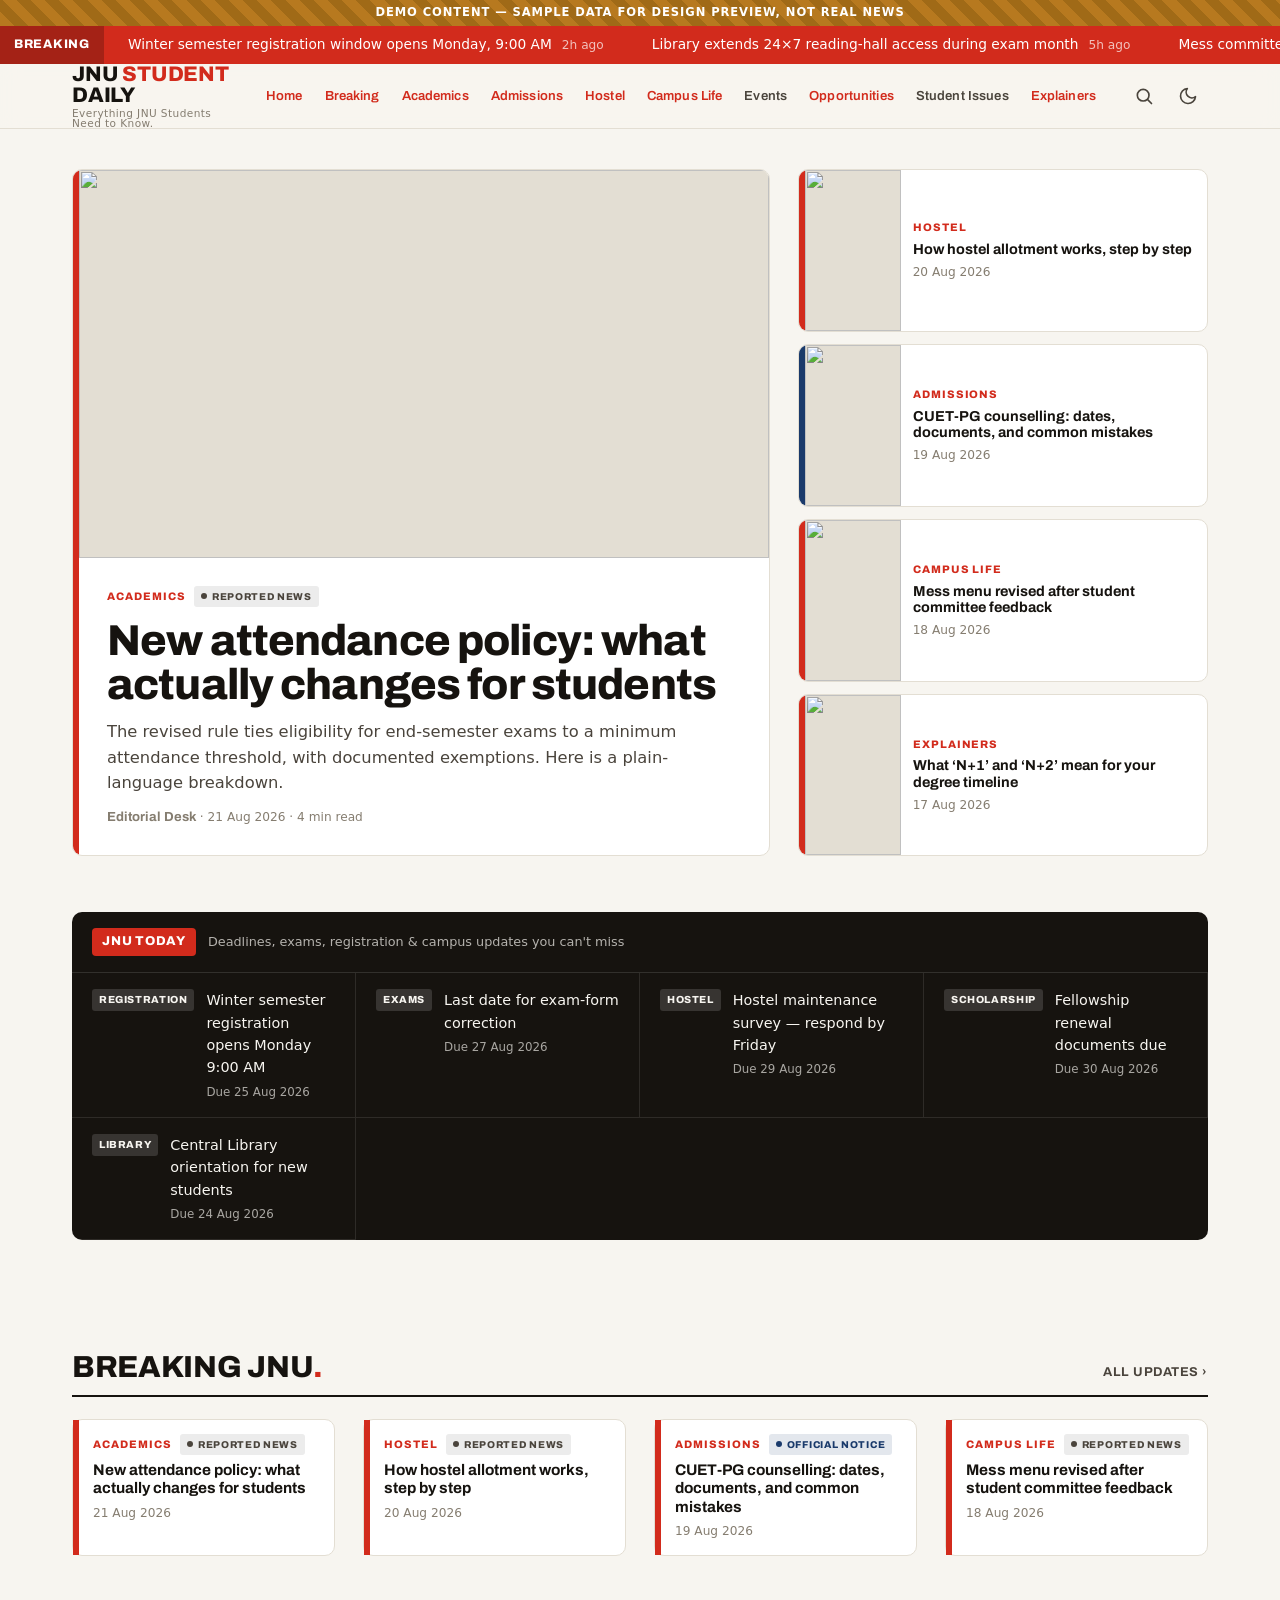
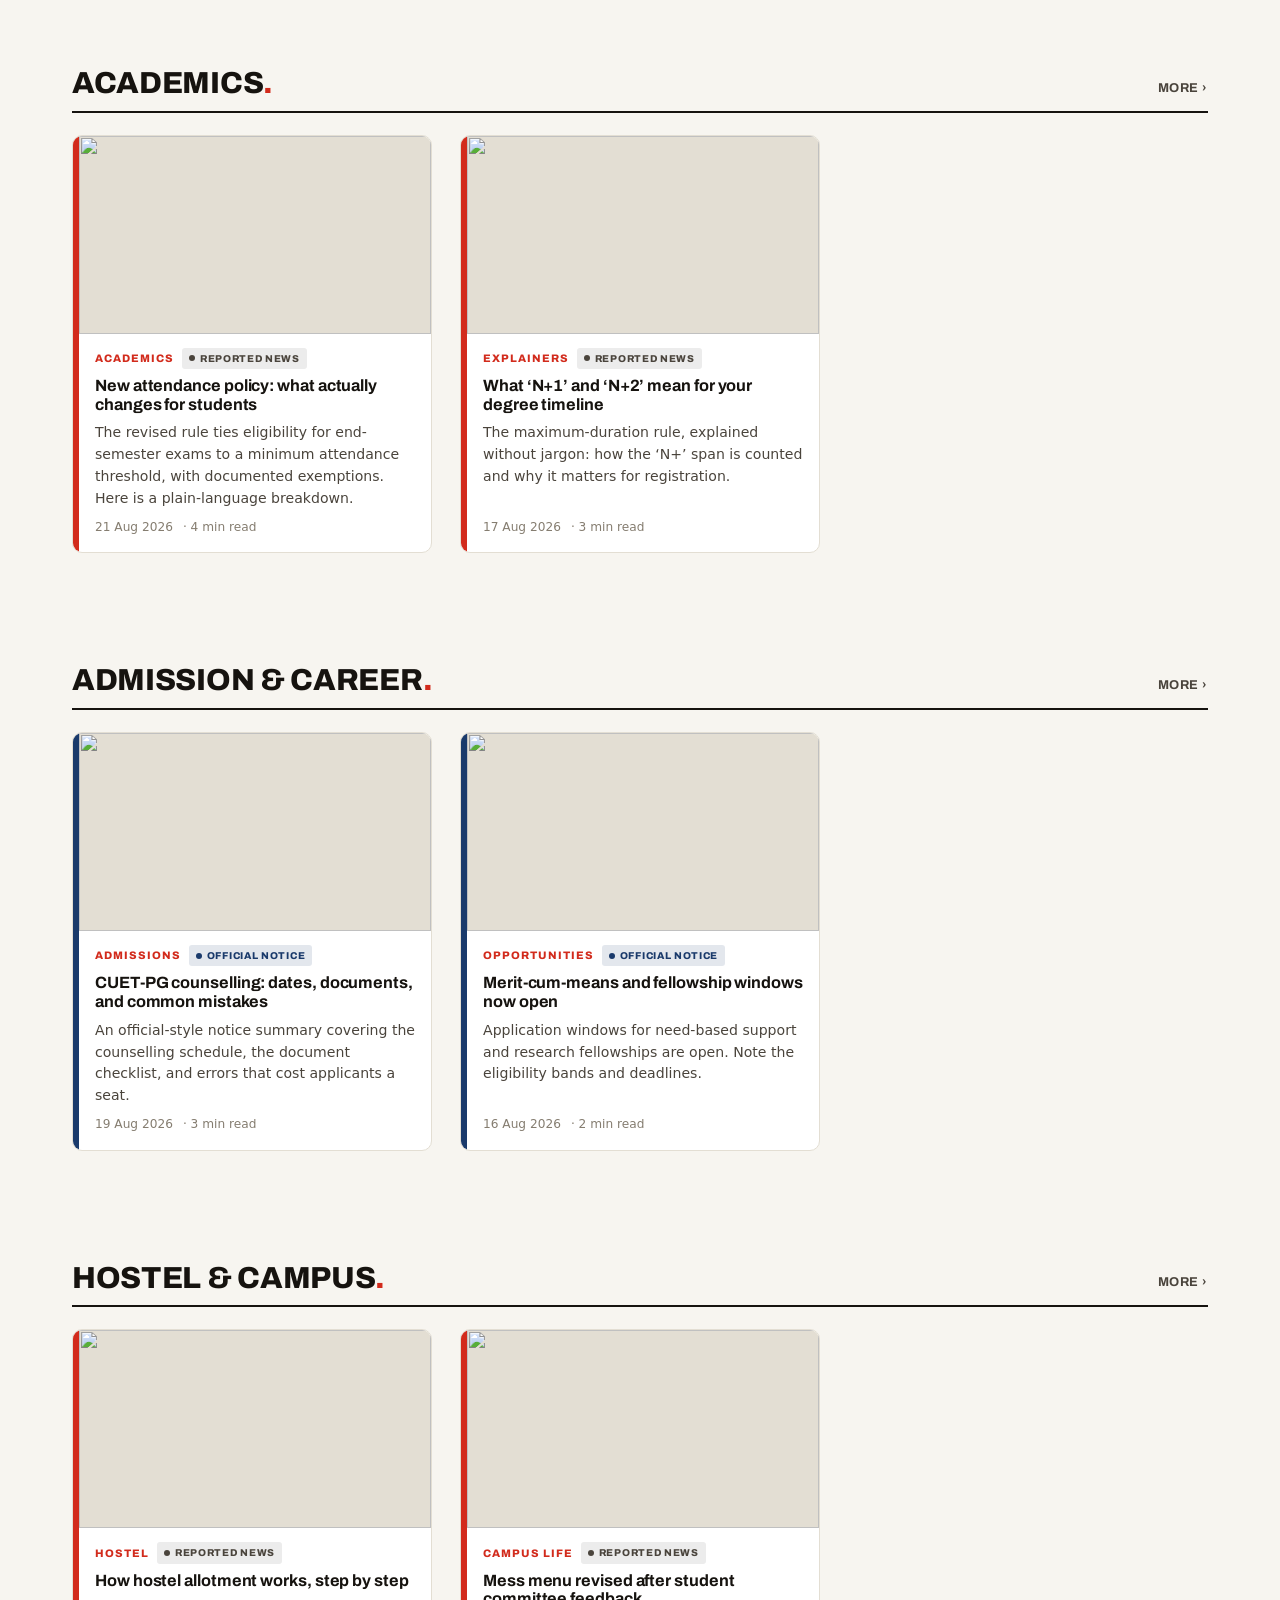
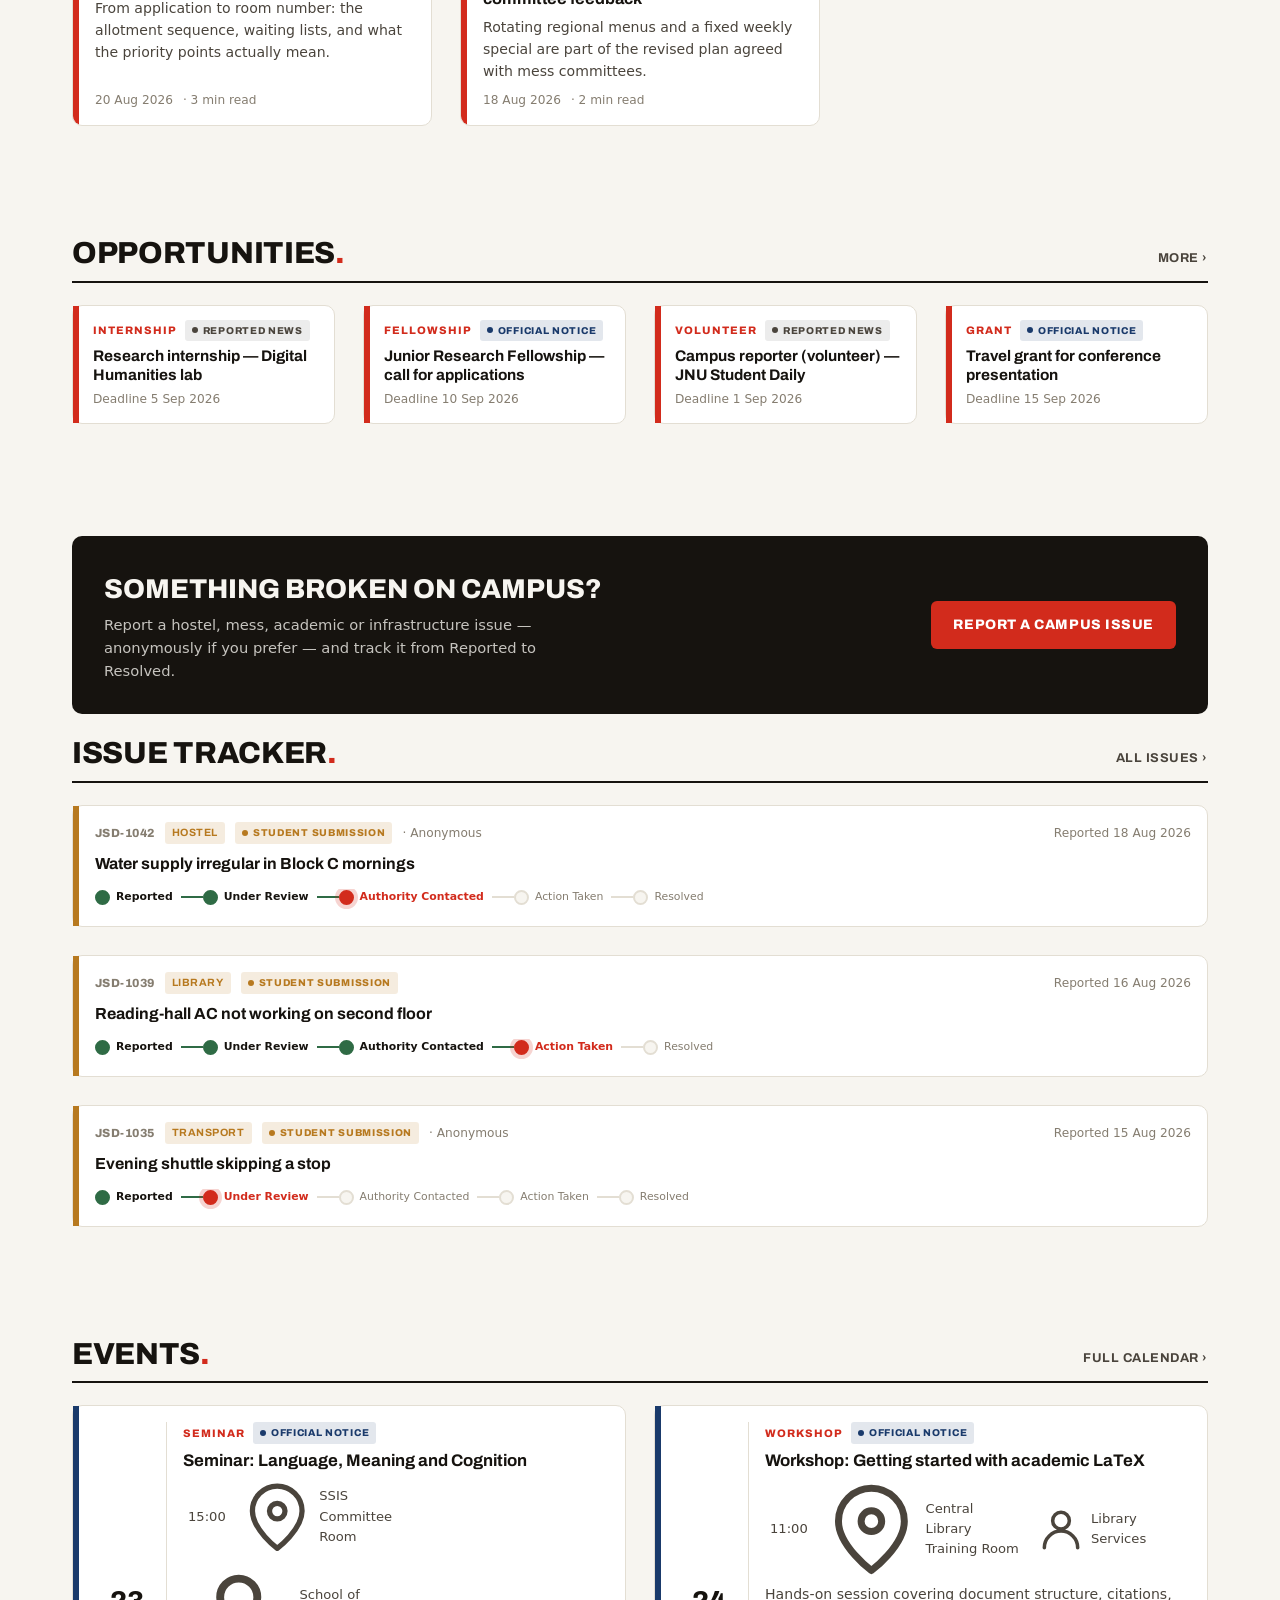
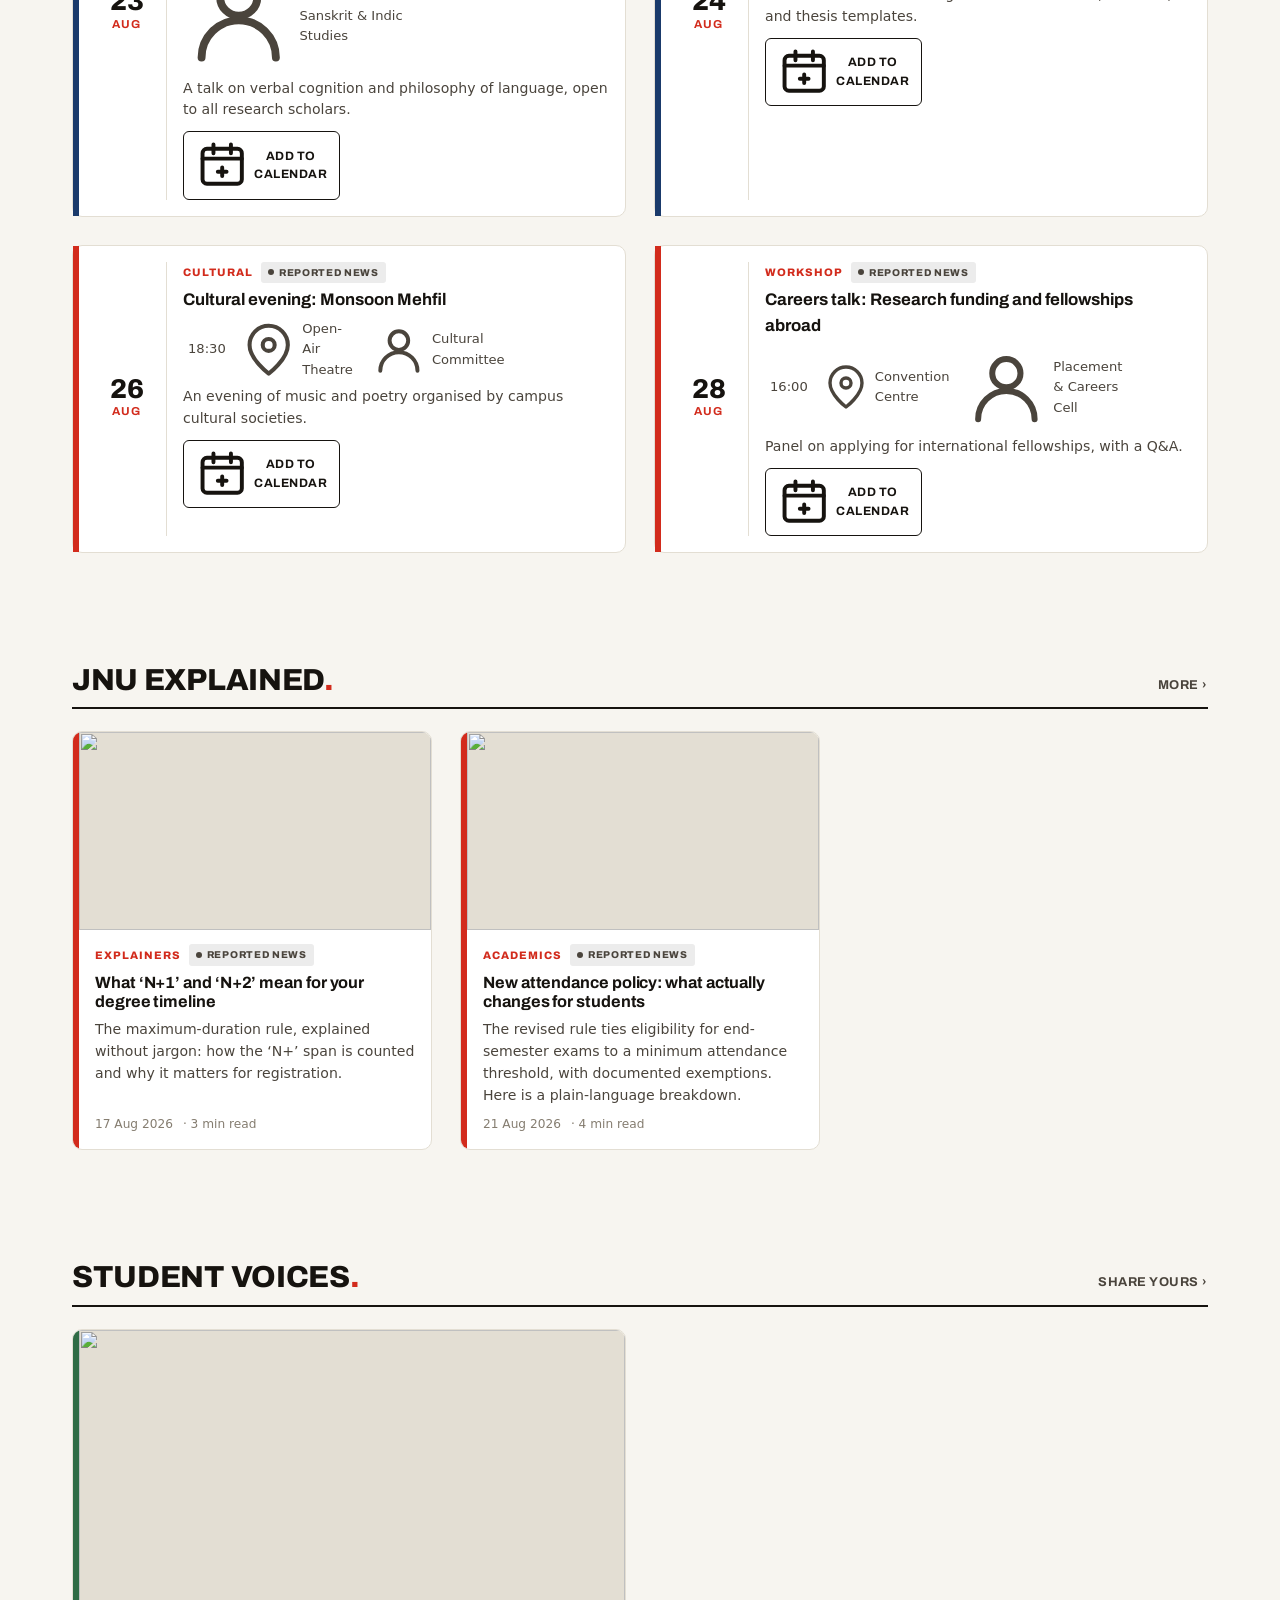
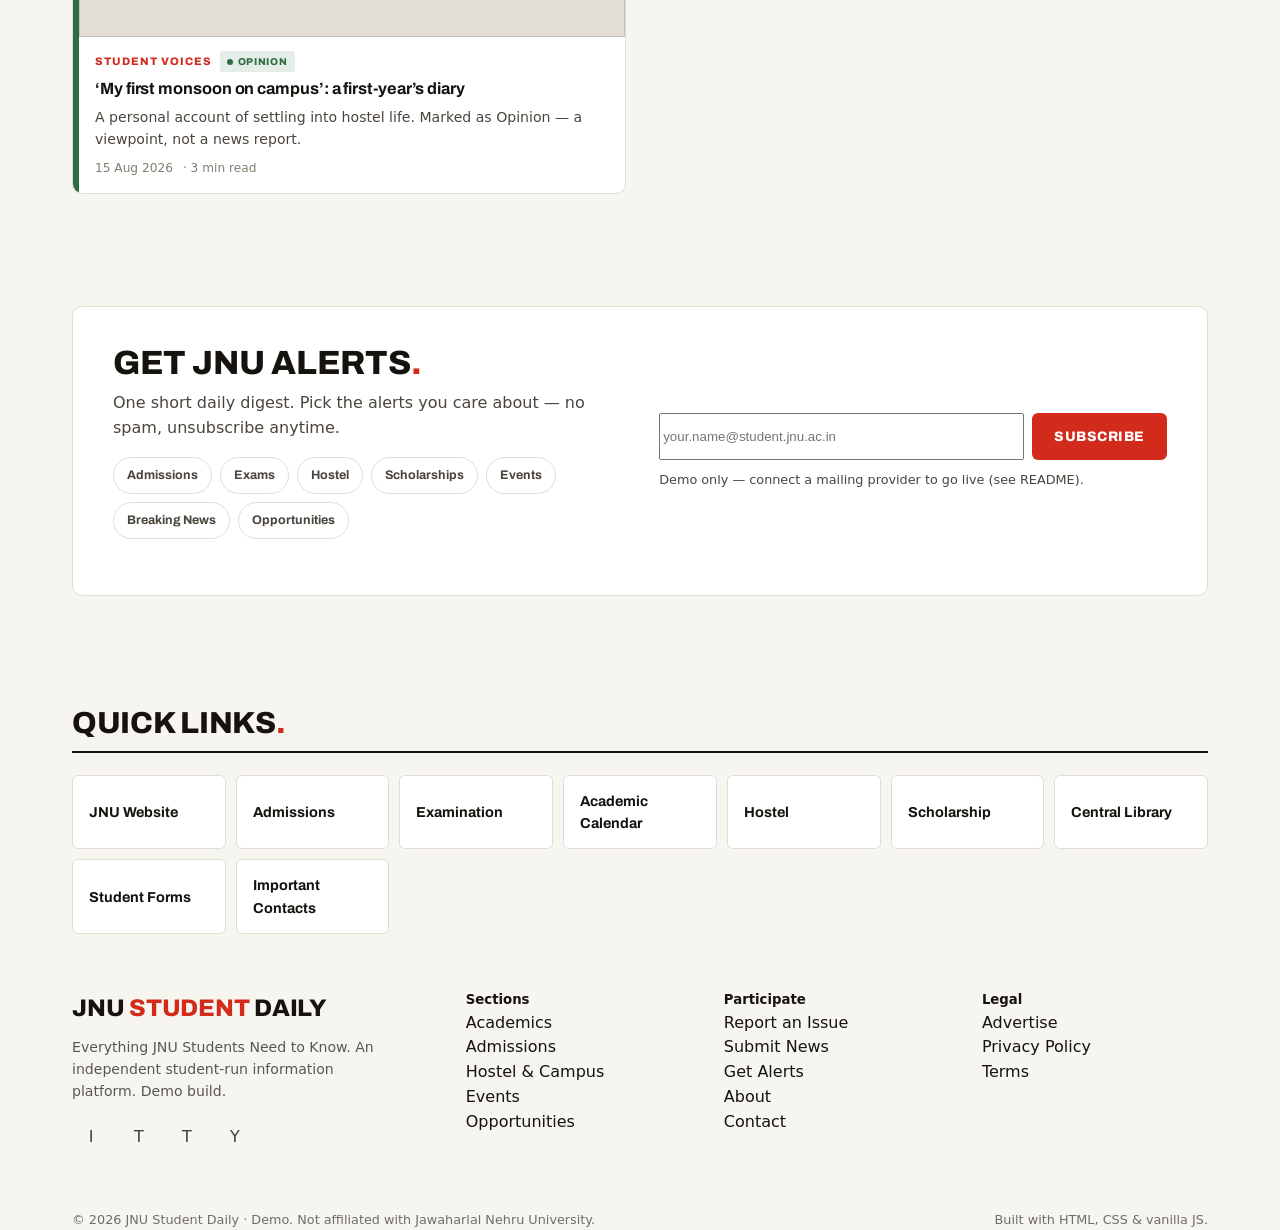
==== index.html @ c3f5cb47 "Add files via upload" ====
<!DOCTYPE html>
<html lang="en">
<head>
  <meta charset="UTF-8"/>
  <meta name="viewport" content="width=device-width, initial-scale=1"/>

  <!-- ===================== SEO: EDIT THESE PER SITE ===================== -->
  <title>JNU Student Daily — Everything JNU Students Need to Know</title>
  <meta name="description" content="Campus news, official notices, deadlines, events, opportunities and student issues for JNU students — updated daily. Demo build."/>
  <link rel="canonical" href="https://your-domain.example/index.html"/>
  <!-- Open Graph -->
  <meta property="og:type" content="website"/>
  <meta property="og:site_name" content="JNU Student Daily"/>
  <meta property="og:title" content="JNU Student Daily — Everything JNU Students Need to Know"/>
  <meta property="og:description" content="Campus news, notices, events and opportunities for JNU students, updated daily."/>
  <meta property="og:image" content="assets/img-academics.svg"/>
  <!-- Twitter -->
  <meta name="twitter:card" content="summary_large_image"/>
  <meta name="twitter:title" content="JNU Student Daily"/>
  <meta name="twitter:description" content="Everything JNU students need to know, updated daily."/>
  <!-- ================================================================== -->

  <!-- Fonts: preconnect + a single display/serif pairing -->
  <link rel="preconnect" href="https://fonts.googleapis.com"/>
  <link rel="preconnect" href="https://fonts.gstatic.com" crossorigin/>
  <link href="https://fonts.googleapis.com/css2?family=Archivo:wght@600;700;800&family=Source+Serif+4:opsz,wght@8..60,400;8..60,600&display=swap" rel="stylesheet"/>

  <link rel="stylesheet" href="style.css"/>

  <!-- Site structured data -->
  <script type="application/ld+json">
  { "@context":"https://schema.org","@type":"NewsMediaOrganization",
    "name":"JNU Student Daily","slogan":"Everything JNU Students Need to Know.",
    "url":"https://your-domain.example/" }
  </script>

  <!-- >>> ADD GOOGLE ANALYTICS: paste your GA4 snippet here (see README). -->
</head>
<body data-page="home">
  <header id="site-header"></header>

  <main>
    <!-- HERO / TOP STORIES -->
    <section class="hero" id="hero" aria-label="Top stories"></section>

    <!-- JNU TODAY -->
    <section class="section" id="today" aria-label="JNU Today: notices and deadlines"></section>

    <!-- BREAKING -->
    <section class="section" id="breaking" aria-labelledby="breaking-h">
      <div class="wrap">
        <div class="section__head">
          <h2 class="section__title" id="breaking-h">Breaking JNU<span class="spine-dot">.</span></h2>
          <a class="section__more" href="search.html?q=">All updates ›</a>
        </div>
        <div class="grid grid--4" id="breaking-grid"></div>
      </div>
    </section>

    <!-- ACADEMICS -->
    <section class="section" id="academics" aria-labelledby="acad-h">
      <div class="wrap">
        <div class="section__head">
          <h2 class="section__title" id="acad-h">Academics<span class="spine-dot">.</span></h2>
          <a class="section__more" href="search.html?q=academics">More ›</a>
        </div>
        <div class="grid grid--3" id="academics-grid"></div>
      </div>
    </section>

    <!-- ADMISSION & CAREER -->
    <section class="section" id="admissions" aria-labelledby="adm-h">
      <div class="wrap">
        <div class="section__head">
          <h2 class="section__title" id="adm-h">Admission &amp; Career<span class="spine-dot">.</span></h2>
          <a class="section__more" href="search.html?q=admissions">More ›</a>
        </div>
        <div class="grid grid--3" id="admissions-grid"></div>
      </div>
    </section>

    <!-- HOSTEL & CAMPUS -->
    <section class="section" id="hostel" aria-labelledby="hostel-h">
      <div class="wrap">
        <div class="section__head">
          <h2 class="section__title" id="hostel-h">Hostel &amp; Campus<span class="spine-dot">.</span></h2>
          <a class="section__more" href="search.html?q=hostel">More ›</a>
        </div>
        <div class="grid grid--3" id="hostel-grid"></div>
      </div>
    </section>
    <div id="campus"></div>

    <!-- OPPORTUNITIES -->
    <section class="section" id="opportunities" aria-labelledby="opp-h">
      <div class="wrap">
        <div class="section__head">
          <h2 class="section__title" id="opp-h">Opportunities<span class="spine-dot">.</span></h2>
          <a class="section__more" href="search.html?q=fellowship">More ›</a>
        </div>
        <div class="grid grid--4" id="opportunities-grid"></div>
      </div>
    </section>

    <!-- JNU ISSUES -->
    <section class="section" id="issues" aria-labelledby="iss-h">
      <div class="wrap">
        <div class="report-cta">
          <div>
            <h3>Something broken on campus?</h3>
            <p>Report a hostel, mess, academic or infrastructure issue — anonymously if you prefer — and track it from Reported to Resolved.</p>
          </div>
          <a class="btn" href="issues.html#report">Report a Campus Issue</a>
        </div>
        <div class="section__head">
          <h2 class="section__title" id="iss-h">Issue Tracker<span class="spine-dot">.</span></h2>
          <a class="section__more" href="issues.html">All issues ›</a>
        </div>
        <div class="grid" id="issues-grid"></div>
      </div>
    </section>

    <!-- EVENTS -->
    <section class="section" id="events" aria-labelledby="ev-h">
      <div class="wrap">
        <div class="section__head">
          <h2 class="section__title" id="ev-h">Events<span class="spine-dot">.</span></h2>
          <a class="section__more" href="events.html">Full calendar ›</a>
        </div>
        <div class="grid grid--2" id="events-grid"></div>
      </div>
    </section>

    <!-- JNU EXPLAINED -->
    <section class="section" id="explainers" aria-labelledby="exp-h">
      <div class="wrap">
        <div class="section__head">
          <h2 class="section__title" id="exp-h">JNU Explained<span class="spine-dot">.</span></h2>
          <a class="section__more" href="search.html?q=explainer">More ›</a>
        </div>
        <div class="grid grid--3" id="explainers-grid"></div>
      </div>
    </section>

    <!-- STUDENT VOICES -->
    <section class="section" id="voices" aria-labelledby="voi-h">
      <div class="wrap">
        <div class="section__head">
          <h2 class="section__title" id="voi-h">Student Voices<span class="spine-dot">.</span></h2>
          <a class="section__more" href="about.html#submit">Share yours ›</a>
        </div>
        <div class="grid grid--2" id="voices-grid"></div>
      </div>
    </section>

    <!-- ALERTS / NEWSLETTER -->
    <section class="section" id="alerts" aria-labelledby="al-h">
      <div class="wrap">
        <div class="alerts">
          <div class="alerts__grid">
            <div>
              <h2 id="al-h">Get JNU Alerts<span style="color:var(--red)">.</span></h2>
              <p>One short daily digest. Pick the alerts you care about — no spam, unsubscribe anytime.</p>
              <div class="chips" role="group" aria-label="Alert topics">
                <button class="chip" aria-pressed="false">Admissions</button>
                <button class="chip" aria-pressed="false">Exams</button>
                <button class="chip" aria-pressed="false">Hostel</button>
                <button class="chip" aria-pressed="false">Scholarships</button>
                <button class="chip" aria-pressed="false">Events</button>
                <button class="chip" aria-pressed="false">Breaking News</button>
                <button class="chip" aria-pressed="false">Opportunities</button>
              </div>
            </div>
            <div>
              <!-- No <form> nesting issues; JS handles submit. -->
              <form id="alertForm" class="alerts__form" novalidate>
                <input type="email" required placeholder="your.name@student.jnu.ac.in" aria-label="Email address"/>
                <button class="btn" type="submit">Subscribe</button>
              </form>
              <p class="form-note">Demo only — connect a mailing provider to go live (see README).</p>
            </div>
          </div>
        </div>
      </div>
    </section>

    <!-- QUICK LINKS -->
    <section class="section" id="quick" aria-labelledby="q-h">
      <div class="wrap">
        <div class="section__head">
          <h2 class="section__title" id="q-h">Quick Links<span class="spine-dot">.</span></h2>
        </div>
        <div class="quicklinks" id="quicklinks"></div>
      </div>
    </section>
  </main>

  <footer id="site-footer"></footer>

  <script src="data.js"></script>
  <script src="app.js"></script>
</body>
</html>
---- style.css ----
/* ============================================================================
   JNU STUDENT DAILY — STYLESHEET
   Design identity: a campus daily edition. Ink-on-paper editorial base, a
   persistent left "category spine" (echoing JNU wall-poster margins), and a
   two-color trust system: vermilion for urgent/breaking, ink-blue for
   official notices. Condensed grotesque display (Archivo) vs. readable serif
   body (Source Serif) for long-form articles.

   >>> CHANGE COLORS: edit the :root variables directly below.
   >>> DARK MODE: overrides live in [data-theme="dark"] near the top.
============================================================================ */

/* ---- DESIGN TOKENS -------------------------------------------------------- */
:root {
  /* Paper + ink */
  --paper:        #F7F5F0;   /* warm paper-white background */
  --paper-2:      #FFFFFF;   /* cards / raised surfaces */
  --ink:          #16130F;   /* near-black primary text */
  --ink-2:        #4A443C;   /* secondary text */
  --ink-3:        #857D70;   /* muted / meta text */
  --line:         #E3DED3;   /* hairline rules + borders */

  /* Trust + accent system */
  --red:          #D22B1C;   /* BREAKING / urgent  (brief's strong red) */
  --red-ink:      #A01E12;   /* red pressed/hover */
  --blue:         #1A3A6B;   /* OFFICIAL NOTICE tier */
  --amber:        #B7791F;   /* deadlines / warnings */
  --green:        #2F6B45;   /* resolved / positive */

  /* Type */
  --display: "Archivo", system-ui, sans-serif;
  --serif:   "Source Serif 4", Georgia, "Times New Roman", serif;
  --ui:      system-ui, -apple-system, "Segoe UI", Roboto, sans-serif;

  /* Spacing + shape */
  --gap:        clamp(16px, 2.4vw, 28px);
  --radius:     10px;
  --radius-sm:  6px;
  --shadow:     0 1px 2px rgba(22,19,15,.06), 0 6px 20px rgba(22,19,15,.06);
  --shadow-lg:  0 8px 40px rgba(22,19,15,.14);
  --maxw:       1200px;
  --spine:      6px;         /* width of the left category spine */

  --header-h:   64px;
}

[data-theme="dark"] {
  --paper:   #14120F;
  --paper-2: #1D1A16;
  --ink:     #F2EEE6;
  --ink-2:   #C7C0B4;
  --ink-3:   #948C7E;
  --line:    #2E2A24;
  --red:     #F0503F;
  --red-ink: #FF6B5A;
  --blue:    #6A9BE0;
  --amber:   #E0A64B;
  --green:   #5FB07E;
  --shadow:    0 1px 2px rgba(0,0,0,.4), 0 6px 20px rgba(0,0,0,.35);
  --shadow-lg: 0 8px 40px rgba(0,0,0,.55);
}

/* ---- RESET ---------------------------------------------------------------- */
*, *::before, *::after { box-sizing: border-box; }
* { margin: 0; }
html { -webkit-text-size-adjust: 100%; scroll-behavior: smooth; }
@media (prefers-reduced-motion: reduce) {
  html { scroll-behavior: auto; }
  * { animation-duration: .001ms !important; transition-duration: .001ms !important; }
}
body {
  font-family: var(--ui);
  background: var(--paper);
  color: var(--ink);
  line-height: 1.55;
  -webkit-font-smoothing: antialiased;
  text-rendering: optimizeLegibility;
  padding-bottom: 0;
}
img, svg { max-width: 100%; display: block; }
a { color: inherit; text-decoration: none; }
button { font: inherit; cursor: pointer; border: none; background: none; color: inherit; }
ul { list-style: none; padding: 0; }
:focus-visible { outline: 3px solid var(--red); outline-offset: 2px; border-radius: 3px; }

.wrap { width: 100%; max-width: var(--maxw); margin-inline: auto; padding-inline: clamp(16px, 4vw, 32px); }
.sr-only { position: absolute; width: 1px; height: 1px; padding: 0; overflow: hidden; clip: rect(0 0 0 0); white-space: nowrap; }

/* ---- DEMO RIBBON ---------------------------------------------------------- */
.demo-ribbon {
  background: repeating-linear-gradient(45deg, var(--amber), var(--amber) 10px, #a06a17 10px, #a06a17 20px);
  color: #fff; text-align: center; font-family: var(--ui);
  font-size: .72rem; font-weight: 700; letter-spacing: .08em; text-transform: uppercase;
  padding: 4px 8px;
}

/* ---- TICKER --------------------------------------------------------------- */
.ticker {
  background: var(--red); color: #fff; overflow: hidden;
  display: flex; align-items: center; height: 38px; font-size: .86rem;
}
.ticker__tag {
  flex: none; background: rgba(0,0,0,.22); align-self: stretch;
  display: flex; align-items: center; padding: 0 14px;
  font-family: var(--display); font-weight: 800; letter-spacing: .06em;
  text-transform: uppercase; font-size: .78rem;
}
.ticker__track { display: flex; gap: 48px; white-space: nowrap; padding-left: 24px;
  animation: ticker 34s linear infinite; }
.ticker:hover .ticker__track { animation-play-state: paused; }
.ticker__item { display: inline-flex; gap: 10px; align-items: baseline; }
.ticker__item b { font-weight: 400; }
.ticker__item time { opacity: .7; font-size: .76rem; }
@keyframes ticker { from { transform: translateX(0); } to { transform: translateX(-50%); } }

/* ---- HEADER --------------------------------------------------------------- */
.masthead {
  position: sticky; top: 0; z-index: 60;
  background: color-mix(in srgb, var(--paper) 88%, transparent);
  backdrop-filter: saturate(140%) blur(10px);
  border-bottom: 1px solid var(--line);
}
.masthead__bar { display: flex; align-items: center; gap: 18px; height: var(--header-h); }
.brand { display: flex; flex-direction: column; line-height: 1; margin-right: auto; }
.brand__name {
  font-family: var(--display); font-weight: 800; font-size: 1.32rem;
  letter-spacing: -.01em; text-transform: uppercase;
}
.brand__name .accent { color: var(--red); }
.brand__tag { font-size: .66rem; color: var(--ink-3); letter-spacing: .04em; margin-top: 3px; }

.nav { display: flex; gap: 2px; }
.nav a {
  font-family: var(--display); font-weight: 600; font-size: .82rem;
  letter-spacing: .01em; padding: 8px 10px; border-radius: var(--radius-sm);
  color: var(--ink-2); white-space: nowrap; transition: background .15s, color .15s;
}
.nav a:hover { background: var(--paper-2); color: var(--ink); }
.nav a[aria-current="page"] { color: var(--red); }

.tools { display: flex; align-items: center; gap: 4px; }
.icon-btn {
  width: 40px; height: 40px; display: grid; place-items: center;
  border-radius: var(--radius-sm); color: var(--ink-2); transition: background .15s;
}
.icon-btn:hover { background: var(--paper-2); color: var(--ink); }
.icon-btn svg { width: 20px; height: 20px; }
.hamburger { display: none; }

/* ---- SEARCH OVERLAY ------------------------------------------------------- */
.search-overlay {
  position: fixed; inset: 0; z-index: 100; display: none;
  background: color-mix(in srgb, var(--ink) 40%, transparent);
  backdrop-filter: blur(4px);
}
.search-overlay.open { display: block; }
.search-panel {
  background: var(--paper); max-width: 720px; margin: 8vh auto 0;
  border-radius: var(--radius); box-shadow: var(--shadow-lg); overflow: hidden;
}
.search-panel input {
  width: 100%; border: none; background: transparent; color: var(--ink);
  font-family: var(--display); font-size: 1.3rem; padding: 22px 24px;
}
.search-panel input:focus { outline: none; }
.search-results { max-height: 60vh; overflow-y: auto; border-top: 1px solid var(--line); }
.search-hint { padding: 16px 24px; color: var(--ink-3); font-size: .86rem; }
.search-row {
  display: flex; gap: 12px; align-items: baseline; padding: 14px 24px;
  border-bottom: 1px solid var(--line); transition: background .12s;
}
.search-row:hover { background: var(--paper-2); }
.search-row .k { font-family: var(--display); font-weight: 700; font-size: .68rem;
  text-transform: uppercase; color: var(--red); flex: none; width: 74px; letter-spacing: .05em; }
.search-row .t { color: var(--ink); }
.search-row .m { margin-left: auto; color: var(--ink-3); font-size: .78rem; flex: none; }

/* ---- TIER LABELS (trust system) ------------------------------------------ */
.tier {
  font-family: var(--display); font-weight: 800; font-size: .62rem;
  letter-spacing: .07em; text-transform: uppercase; padding: 3px 7px;
  border-radius: 3px; display: inline-flex; align-items: center; gap: 5px;
  white-space: nowrap;
}
.tier::before { content: ""; width: 6px; height: 6px; border-radius: 50%; background: currentColor; }
.tier--official   { color: var(--blue);  background: color-mix(in srgb, var(--blue) 12%, transparent); }
.tier--reported   { color: var(--ink-2); background: color-mix(in srgb, var(--ink) 8%, transparent); }
.tier--submission { color: var(--amber); background: color-mix(in srgb, var(--amber) 14%, transparent); }
.tier--opinion    { color: var(--green); background: color-mix(in srgb, var(--green) 12%, transparent); }

/* category eyebrow */
.eyebrow {
  font-family: var(--display); font-weight: 800; font-size: .68rem;
  letter-spacing: .09em; text-transform: uppercase; color: var(--red);
}
.meta { font-size: .76rem; color: var(--ink-3); }
.meta time { font-variant-numeric: tabular-nums; }

/* ---- SECTION SHELL -------------------------------------------------------- */
.section { padding-block: clamp(32px, 5vw, 56px); }
.section__head {
  display: flex; align-items: flex-end; justify-content: space-between;
  gap: 16px; margin-bottom: 22px; padding-bottom: 12px;
  border-bottom: 2px solid var(--ink);
}
.section__title {
  font-family: var(--display); font-weight: 800; font-size: clamp(1.3rem, 3vw, 1.9rem);
  letter-spacing: -.01em; text-transform: uppercase; line-height: 1;
}
.section__title .spine-dot { color: var(--red); }
.section__more { font-family: var(--display); font-weight: 700; font-size: .8rem;
  color: var(--ink-2); text-transform: uppercase; letter-spacing: .04em; }
.section__more:hover { color: var(--red); }

/* ---- THE CARD (with left category spine — the signature element) --------- */
.card {
  position: relative; background: var(--paper-2); border: 1px solid var(--line);
  border-radius: var(--radius); overflow: hidden; padding-left: var(--spine);
  transition: transform .18s ease, box-shadow .18s ease;
  display: flex; flex-direction: column;
}
.card::before {
  content: ""; position: absolute; left: 0; top: 0; bottom: 0; width: var(--spine);
  background: var(--red);
}
.card[data-tier="official"]::before   { background: var(--blue); }
.card[data-tier="submission"]::before { background: var(--amber); }
.card[data-tier="opinion"]::before    { background: var(--green); }
.card:hover { transform: translateY(-3px); box-shadow: var(--shadow-lg); }
.card__media { aspect-ratio: 16/9; background: var(--line); overflow: hidden; }
.card__media img { width: 100%; height: 100%; object-fit: cover; transition: transform .4s ease; }
.card:hover .card__media img { transform: scale(1.04); }
.card__body { padding: 14px 16px 16px; display: flex; flex-direction: column; gap: 8px; flex: 1; }
.card__row { display: flex; align-items: center; gap: 8px; flex-wrap: wrap; }
.card__title {
  font-family: var(--display); font-weight: 700; line-height: 1.15;
  font-size: 1.02rem; letter-spacing: -.005em;
}
.card__title a:hover { color: var(--red); }
.card__summary { color: var(--ink-2); font-size: .88rem; }
.card__foot { margin-top: auto; display: flex; align-items: center; gap: 10px; }

/* ---- HERO ----------------------------------------------------------------- */
.hero { padding-top: clamp(24px, 4vw, 40px); }
.hero__grid { display: grid; grid-template-columns: 1.7fr 1fr; gap: var(--gap); }
.lede {
  position: relative; background: var(--paper-2); border: 1px solid var(--line);
  border-radius: var(--radius); overflow: hidden; padding-left: var(--spine);
  display: flex; flex-direction: column;
}
.lede::before { content:""; position:absolute; left:0; top:0; bottom:0; width:var(--spine); background:var(--red); }
.lede[data-tier="official"]::before { background: var(--blue); }
.lede__media { aspect-ratio: 16/9; overflow: hidden; background: var(--line); }
.lede__media img { width: 100%; height: 100%; object-fit: cover; }
.lede__body { padding: clamp(18px, 3vw, 28px); display: flex; flex-direction: column; gap: 12px; }
.lede__title {
  font-family: var(--display); font-weight: 800;
  font-size: clamp(1.7rem, 3.6vw, 2.7rem); line-height: 1.02; letter-spacing: -.02em;
}
.lede__title a:hover { color: var(--red); }
.lede__summary { color: var(--ink-2); font-size: 1.02rem; max-width: 60ch; }

.hero__side { display: grid; grid-template-rows: repeat(4, 1fr); gap: 12px; }
.mini {
  position: relative; display: grid; grid-template-columns: 96px 1fr; gap: 12px;
  background: var(--paper-2); border: 1px solid var(--line); border-radius: var(--radius);
  overflow: hidden; padding-left: var(--spine); transition: transform .15s, box-shadow .15s;
}
.mini::before { content:""; position:absolute; left:0; top:0; bottom:0; width:var(--spine); background:var(--red); }
.mini[data-tier="official"]::before { background: var(--blue); }
.mini[data-tier="opinion"]::before  { background: var(--green); }
.mini[data-tier="submission"]::before { background: var(--amber); }
.mini:hover { transform: translateX(3px); box-shadow: var(--shadow); }
.mini__media { overflow: hidden; background: var(--line); }
.mini__media img { width: 100%; height: 100%; object-fit: cover; }
.mini__body { padding: 10px 12px 10px 0; display: flex; flex-direction: column; gap: 5px; justify-content: center; }
.mini__title { font-family: var(--display); font-weight: 700; font-size: .9rem; line-height: 1.15; }
.mini__title a:hover { color: var(--red); }

/* ---- JNU TODAY (notice strip) -------------------------------------------- */
.today { background: var(--ink); color: var(--paper); border-radius: var(--radius); overflow: hidden; }
[data-theme="dark"] .today { background: #000; }
.today__head {
  display: flex; align-items: center; gap: 12px; padding: 16px 20px;
  border-bottom: 1px solid rgba(255,255,255,.12);
}
.today__badge {
  font-family: var(--display); font-weight: 800; letter-spacing: .06em; text-transform: uppercase;
  font-size: .8rem; background: var(--red); color: #fff; padding: 4px 10px; border-radius: 4px;
}
.today__sub { font-size: .8rem; opacity: .7; }
.today__list { display: grid; grid-template-columns: repeat(auto-fill, minmax(260px, 1fr)); }
.today__item {
  display: flex; gap: 12px; align-items: flex-start; padding: 16px 20px;
  border-right: 1px solid rgba(255,255,255,.1); border-bottom: 1px solid rgba(255,255,255,.1);
}
.today__type {
  font-family: var(--display); font-weight: 800; font-size: .64rem; text-transform: uppercase;
  letter-spacing: .06em; color: var(--paper); background: rgba(255,255,255,.14);
  padding: 3px 7px; border-radius: 3px; flex: none;
}
.today__text { font-size: .9rem; }
.today__due { display: block; font-size: .74rem; opacity: .65; margin-top: 4px; }

/* ---- GRIDS ---------------------------------------------------------------- */
.grid { display: grid; gap: var(--gap); }
.grid--3 { grid-template-columns: repeat(3, 1fr); }
.grid--4 { grid-template-columns: repeat(4, 1fr); }
.grid--2 { grid-template-columns: repeat(2, 1fr); }

/* ---- BREAKING CARDS (compact) -------------------------------------------- */
.flash {
  position: relative; background: var(--paper-2); border: 1px solid var(--line);
  border-radius: var(--radius); padding: 14px 16px 14px calc(var(--spine) + 14px);
  display: flex; flex-direction: column; gap: 6px; transition: transform .15s, box-shadow .15s;
}
.flash::before { content:""; position:absolute; left:0; top:0; bottom:0; width:var(--spine); background:var(--red); }
.flash:hover { transform: translateY(-2px); box-shadow: var(--shadow); }
.flash__title { font-family: var(--display); font-weight: 700; font-size: .96rem; line-height: 1.2; }
.flash__title a:hover { color: var(--red); }

/* ---- EVENTS --------------------------------------------------------------- */
.event {
  position: relative; display: grid; grid-template-columns: 72px 1fr; gap: 16px;
  background: var(--paper-2); border: 1px solid var(--line); border-radius: var(--radius);
  padding: 16px; padding-left: calc(var(--spine) + 16px); transition: transform .15s, box-shadow .15s;
}
.event::before { content:""; position:absolute; left:0; top:0; bottom:0; width:var(--spine); background:var(--red); }
.event[data-tier="official"]::before { background: var(--blue); }
.event:hover { transform: translateY(-2px); box-shadow: var(--shadow); }
.event__date {
  text-align: center; border-right: 1px solid var(--line); padding-right: 8px;
  display: flex; flex-direction: column; justify-content: center;
}
.event__day { font-family: var(--display); font-weight: 800; font-size: 1.7rem; line-height: 1; }
.event__mon { font-family: var(--display); font-weight: 700; font-size: .72rem; text-transform: uppercase;
  color: var(--red); letter-spacing: .08em; }
.event__title { font-family: var(--display); font-weight: 700; font-size: 1.05rem; margin-bottom: 6px; }
.event__meta { font-size: .82rem; color: var(--ink-2); display: flex; flex-wrap: wrap; gap: 6px 14px; margin: 6px 0; }
.event__meta span { display: inline-flex; gap: 5px; align-items: center; }
.event__desc { font-size: .88rem; color: var(--ink-2); margin: 4px 0 10px; }
.btn-cal {
  font-family: var(--display); font-weight: 700; font-size: .76rem; text-transform: uppercase;
  letter-spacing: .04em; color: var(--ink); border: 1.5px solid var(--ink);
  padding: 7px 12px; border-radius: var(--radius-sm); transition: all .15s; display: inline-flex; gap: 6px; align-items: center;
}
.btn-cal:hover { background: var(--ink); color: var(--paper); }

/* ---- ISSUES TRACKER ------------------------------------------------------- */
.issue {
  position: relative; background: var(--paper-2); border: 1px solid var(--line);
  border-radius: var(--radius); padding: 16px; padding-left: calc(var(--spine) + 16px);
}
.issue::before { content:""; position:absolute; left:0; top:0; bottom:0; width:var(--spine); background: var(--amber); }
.issue__top { display: flex; align-items: center; gap: 10px; margin-bottom: 8px; flex-wrap: wrap; }
.issue__ref { font-family: var(--display); font-weight: 800; font-size: .74rem; color: var(--ink-3); letter-spacing: .04em; }
.issue__cat { font-family: var(--display); font-weight: 700; font-size: .66rem; text-transform: uppercase;
  background: color-mix(in srgb, var(--amber) 14%, transparent); color: var(--amber);
  padding: 3px 7px; border-radius: 3px; letter-spacing: .05em; }
.issue__title { font-family: var(--display); font-weight: 700; font-size: 1rem; margin-bottom: 12px; }

/* pipeline */
.pipeline { display: flex; align-items: center; gap: 0; overflow-x: auto; padding-bottom: 4px; }
.pip { display: flex; align-items: center; gap: 0; flex: none; }
.pip__dot {
  width: 15px; height: 15px; border-radius: 50%; border: 2px solid var(--line);
  background: var(--paper); flex: none;
}
.pip__label { font-family: var(--ui); font-size: .68rem; color: var(--ink-3); padding: 0 8px 0 6px; white-space: nowrap; }
.pip__line { width: 22px; height: 2px; background: var(--line); flex: none; }
.pip.done .pip__dot { background: var(--green); border-color: var(--green); }
.pip.done .pip__label { color: var(--ink); font-weight: 600; }
.pip.current .pip__dot { background: var(--red); border-color: var(--red); box-shadow: 0 0 0 4px color-mix(in srgb, var(--red) 20%, transparent); }
.pip.current .pip__label { color: var(--red); font-weight: 700; }
.pip.done .pip__line { background: var(--green); }

/* ---- REPORT / FORMS ------------------------------------------------------- */
.report-cta {
  display: flex; align-items: center; justify-content: space-between; gap: 20px; flex-wrap: wrap;
  background: var(--ink); color: var(--paper); border-radius: var(--radius);
  padding: clamp(20px, 3vw, 32px); margin-bottom: 24px;
}
.report-cta h3 { font-family: var(--display); font-weight: 800; font-size: clamp(1.2rem,2.6vw,1.7rem); text-transform: uppercase; }
.report-cta p { opacity: .78; font-size: .92rem; margin-top: 4px; max-width: 52ch; }
.btn {
  font-family: var(--display); font-weight: 800; text-transform: uppercase; letter-spacing: .04em;
  font-size: .86rem; background: var(--red); color: #fff; padding: 13px 22px;
  border-radius: var(--radius-sm); transition: background .15s, transform .1s; display: inline-flex; gap: 8px; align-items: center;
}
.btn:hover { background: var(--red-ink); }
.btn:active { transform: translateY(1px); }
.btn--ghost { background: transparent; color: var(--ink); border: 1.5px solid var(--ink); }
.btn--ghost:hover { background: var(--ink); color: var(--paper); }
.btn--block { width: 100%; justify-content: center; }

.field { display: flex; flex-direction: column; gap: 6px; margin-bottom: 16px; }
.field label { font-family: var(--display); font-weight: 700; font-size: .8rem; text-transform: uppercase; letter-spacing: .03em; }
.field input, .field select, .field textarea {
  font-family: var(--ui); font-size: .95rem; background: var(--paper); color: var(--ink);
  border: 1.5px solid var(--line); border-radius: var(--radius-sm); padding: 11px 13px;
}
.field input:focus, .field select:focus, .field textarea:focus { outline: none; border-color: var(--red); }
.field textarea { resize: vertical; min-height: 110px; }
.check { display: flex; gap: 9px; align-items: flex-start; font-size: .9rem; color: var(--ink-2); }
.check input { margin-top: 3px; }
.form-note { font-size: .8rem; color: var(--ink-3); margin-top: 4px; }
.form-card { background: var(--paper-2); border: 1px solid var(--line); border-radius: var(--radius); padding: clamp(20px,3vw,30px); }

/* ---- NEWSLETTER ----------------------------------------------------------- */
.alerts { background: var(--paper-2); border: 1px solid var(--line); border-radius: var(--radius);
  padding: clamp(24px, 3.5vw, 40px); }
.alerts__grid { display: grid; grid-template-columns: 1fr 1fr; gap: clamp(20px, 3vw, 40px); align-items: center; }
.alerts h2 { font-family: var(--display); font-weight: 800; font-size: clamp(1.5rem,3vw,2.1rem); text-transform: uppercase; line-height: 1; }
.alerts p { color: var(--ink-2); margin-top: 10px; }
.chips { display: flex; flex-wrap: wrap; gap: 8px; margin: 16px 0; }
.chip {
  font-family: var(--display); font-weight: 700; font-size: .78rem; padding: 8px 13px;
  border: 1.5px solid var(--line); border-radius: 100px; color: var(--ink-2); transition: all .12s; user-select: none;
}
.chip[aria-pressed="true"] { background: var(--red); color: #fff; border-color: var(--red); }
.alerts__form { display: flex; gap: 8px; }
.alerts__form input { flex: 1; }

/* ---- QUICK LINKS ---------------------------------------------------------- */
.quicklinks { display: grid; grid-template-columns: repeat(auto-fill, minmax(150px, 1fr)); gap: 10px; }
.qlink {
  display: flex; align-items: center; gap: 10px; background: var(--paper-2);
  border: 1px solid var(--line); border-radius: var(--radius-sm); padding: 14px 16px;
  font-family: var(--display); font-weight: 700; font-size: .9rem; transition: all .14s;
}
.qlink:hover { border-color: var(--ink); transform: translateY(-2px); box-shadow: var(--shadow); }
.qlink .arrow { margin-left: auto; color: var(--ink-3); transition: transform .14s; }
.qlink:hover .arrow { transform: translate(2px,-2px); color: var(--red); }

/* ---- FILTER BAR ----------------------------------------------------------- */
.filters { display: flex; gap: 8px; flex-wrap: wrap; margin-bottom: 22px; }
.filter {
  font-family: var(--display); font-weight: 700; font-size: .8rem; padding: 8px 14px;
  border: 1.5px solid var(--line); border-radius: 100px; color: var(--ink-2); transition: all .12s;
  text-transform: uppercase; letter-spacing: .02em;
}
.filter:hover { border-color: var(--ink-2); }
.filter[aria-pressed="true"] { background: var(--ink); color: var(--paper); border-color: var(--ink); }

/* ---- ARTICLE PAGE --------------------------------------------------------- */
.article { max-width: 760px; margin-inline: auto; padding-block: clamp(28px, 4vw, 48px); }
.article__cat { margin-bottom: 14px; display: flex; gap: 10px; align-items: center; flex-wrap: wrap; }
.article__title {
  font-family: var(--display); font-weight: 800; font-size: clamp(1.9rem, 4.5vw, 3rem);
  line-height: 1.04; letter-spacing: -.02em; margin-bottom: 16px;
}
.article__dek { font-family: var(--serif); font-size: clamp(1.1rem, 2vw, 1.3rem); color: var(--ink-2);
  line-height: 1.5; margin-bottom: 22px; }
.byline { display: flex; align-items: center; gap: 14px; flex-wrap: wrap; padding: 16px 0;
  border-top: 1px solid var(--line); border-bottom: 1px solid var(--line); margin-bottom: 24px; }
.byline__who { font-family: var(--display); font-weight: 700; font-size: .92rem; }
.byline__meta { font-size: .8rem; color: var(--ink-3); display: flex; gap: 12px; flex-wrap: wrap; }
.byline__actions { margin-left: auto; display: flex; gap: 6px; }
.share-btn {
  width: 38px; height: 38px; border: 1.5px solid var(--line); border-radius: var(--radius-sm);
  display: grid; place-items: center; color: var(--ink-2); transition: all .14s;
}
.share-btn:hover { border-color: var(--ink); color: var(--ink); }
.article__hero { border-radius: var(--radius); overflow: hidden; margin-bottom: 8px; border: 1px solid var(--line); }
.article__hero img { width: 100%; aspect-ratio: 16/9; object-fit: cover; }
.article__caption { font-size: .78rem; color: var(--ink-3); margin-bottom: 26px; }
.article__body { font-family: var(--serif); font-size: 1.12rem; line-height: 1.72; color: var(--ink); }
.article__body p { margin-bottom: 1.15em; }
.article__body p:first-of-type::first-letter {
  font-family: var(--display); font-weight: 800; float: left; font-size: 3.6rem;
  line-height: .78; padding: 6px 10px 0 0; color: var(--red);
}

.sources {
  background: var(--paper-2); border: 1px solid var(--line); border-left: 4px solid var(--blue);
  border-radius: var(--radius-sm); padding: 18px 20px; margin: 30px 0;
}
.sources h4 { font-family: var(--display); font-weight: 800; text-transform: uppercase; font-size: .82rem;
  letter-spacing: .05em; margin-bottom: 8px; }
.sources p { font-size: .88rem; color: var(--ink-2); font-family: var(--ui); }
.sources .verify { display: inline-flex; gap: 6px; align-items: center; margin-top: 8px; font-size: .82rem; color: var(--blue); font-weight: 600; }

.related { border-top: 2px solid var(--ink); margin-top: 40px; padding-top: 24px; }

.toast {
  position: fixed; bottom: 84px; left: 50%; transform: translateX(-50%) translateY(20px);
  background: var(--ink); color: var(--paper); padding: 12px 20px; border-radius: 100px;
  font-size: .88rem; font-weight: 600; box-shadow: var(--shadow-lg); opacity: 0; pointer-events: none;
  transition: opacity .2s, transform .2s; z-index: 200;
}
.toast.show { opacity: 1; transform: translateX(-50%) translateY(0); }

/* ---- FOOTER --------------------------------------------------------------- */
.footer { background: var(--ink); color: var(--paper); margin-top: 40px; padding-block: 44px 28px; }
[data-theme="dark"] .footer { background: #000; }
.footer__grid { display: grid; grid-template-columns: 1.6fr 1fr 1fr 1fr; gap: 32px; margin-bottom: 32px; }
.footer__brand .brand__name { font-size: 1.5rem; }
.footer__brand p { opacity: .7; font-size: .88rem; margin-top: 10px; max-width: 34ch; }
.footer h5 { font-family: var(--display); font-weight: 800; text-transform: uppercase; font-size: .78rem;
  letter-spacing: .06em; margin-bottom: 12px; opacity: .5; }
.footer li { margin-bottom: 8px; }
.footer a { font-size: .9rem; opacity: .85; }
.footer a:hover { opacity: 1; color: var(--red); }
.footer__social { display: flex; gap: 10px; margin-top: 16px; }
.footer__social a { width: 38px; height: 38px; border: 1px solid rgba(255,255,255,.2); border-radius: 50%;
  display: grid; place-items: center; opacity: .8; transition: all .14s; }
.footer__social a:hover { background: var(--red); border-color: var(--red); opacity: 1; }
.footer__bar { border-top: 1px solid rgba(255,255,255,.12); padding-top: 20px; display: flex;
  justify-content: space-between; gap: 12px; flex-wrap: wrap; font-size: .8rem; opacity: .6; }

/* ---- MOBILE BOTTOM NAV ---------------------------------------------------- */
.tabbar { display: none; }

/* ---- MOBILE DRAWER -------------------------------------------------------- */
.drawer { position: fixed; inset: 0; z-index: 90; display: none; }
.drawer.open { display: block; }
.drawer__scrim { position: absolute; inset: 0; background: color-mix(in srgb, var(--ink) 45%, transparent); }
.drawer__panel {
  position: absolute; top: 0; right: 0; height: 100%; width: min(84vw, 340px);
  background: var(--paper); box-shadow: var(--shadow-lg); padding: 20px;
  display: flex; flex-direction: column; gap: 4px; overflow-y: auto;
  transform: translateX(100%); transition: transform .25s ease;
}
.drawer.open .drawer__panel { transform: translateX(0); }
.drawer__panel a { font-family: var(--display); font-weight: 700; font-size: 1.05rem; padding: 12px 8px; border-bottom: 1px solid var(--line); }
.drawer__panel a:hover { color: var(--red); }
.drawer__head { display: flex; justify-content: space-between; align-items: center; margin-bottom: 8px; }

/* ============================================================================
   RESPONSIVE
============================================================================ */
@media (max-width: 1000px) {
  .hero__grid { grid-template-columns: 1fr; }
  .hero__side { grid-template-rows: none; grid-template-columns: 1fr 1fr; }
  .grid--4 { grid-template-columns: repeat(2, 1fr); }
  .footer__grid { grid-template-columns: 1fr 1fr; gap: 24px; }
  .alerts__grid { grid-template-columns: 1fr; }
}

@media (max-width: 760px) {
  .nav { display: none; }
  .hamburger { display: grid; }
  .brand__tag { display: none; }
  .grid--3, .grid--4, .grid--2 { grid-template-columns: 1fr; }
  .hero__side { grid-template-columns: 1fr; }
  body { padding-bottom: 68px; }              /* room for the tab bar */

  /* Sticky bottom navigation — mobile priority */
  .tabbar {
    display: grid; grid-template-columns: repeat(5, 1fr);
    position: fixed; bottom: 0; left: 0; right: 0; z-index: 80;
    background: color-mix(in srgb, var(--paper) 94%, transparent);
    backdrop-filter: saturate(140%) blur(12px);
    border-top: 1px solid var(--line); padding-bottom: env(safe-area-inset-bottom);
  }
  .tabbar a {
    display: flex; flex-direction: column; align-items: center; gap: 3px;
    padding: 9px 0 8px; font-size: .64rem; font-weight: 700; color: var(--ink-3);
    font-family: var(--display); letter-spacing: .02em;
  }
  .tabbar a svg { width: 22px; height: 22px; }
  .tabbar a[aria-current="page"] { color: var(--red); }
  .tabbar a[aria-current="page"] svg { stroke: var(--red); }

  .today__list { grid-template-columns: 1fr; }
  .footer__grid { grid-template-columns: 1fr; }
  .footer__bar { justify-content: flex-start; }
  .alerts__form { flex-direction: column; }
  .report-cta { flex-direction: column; align-items: flex-start; }
  .article__body { font-size: 1.06rem; }
  .search-panel { margin-top: 4vh; border-radius: 0; }
}

@media (max-width: 420px) {
  .hero__side { grid-template-columns: 1fr; }
  .mini { grid-template-columns: 84px 1fr; }
}
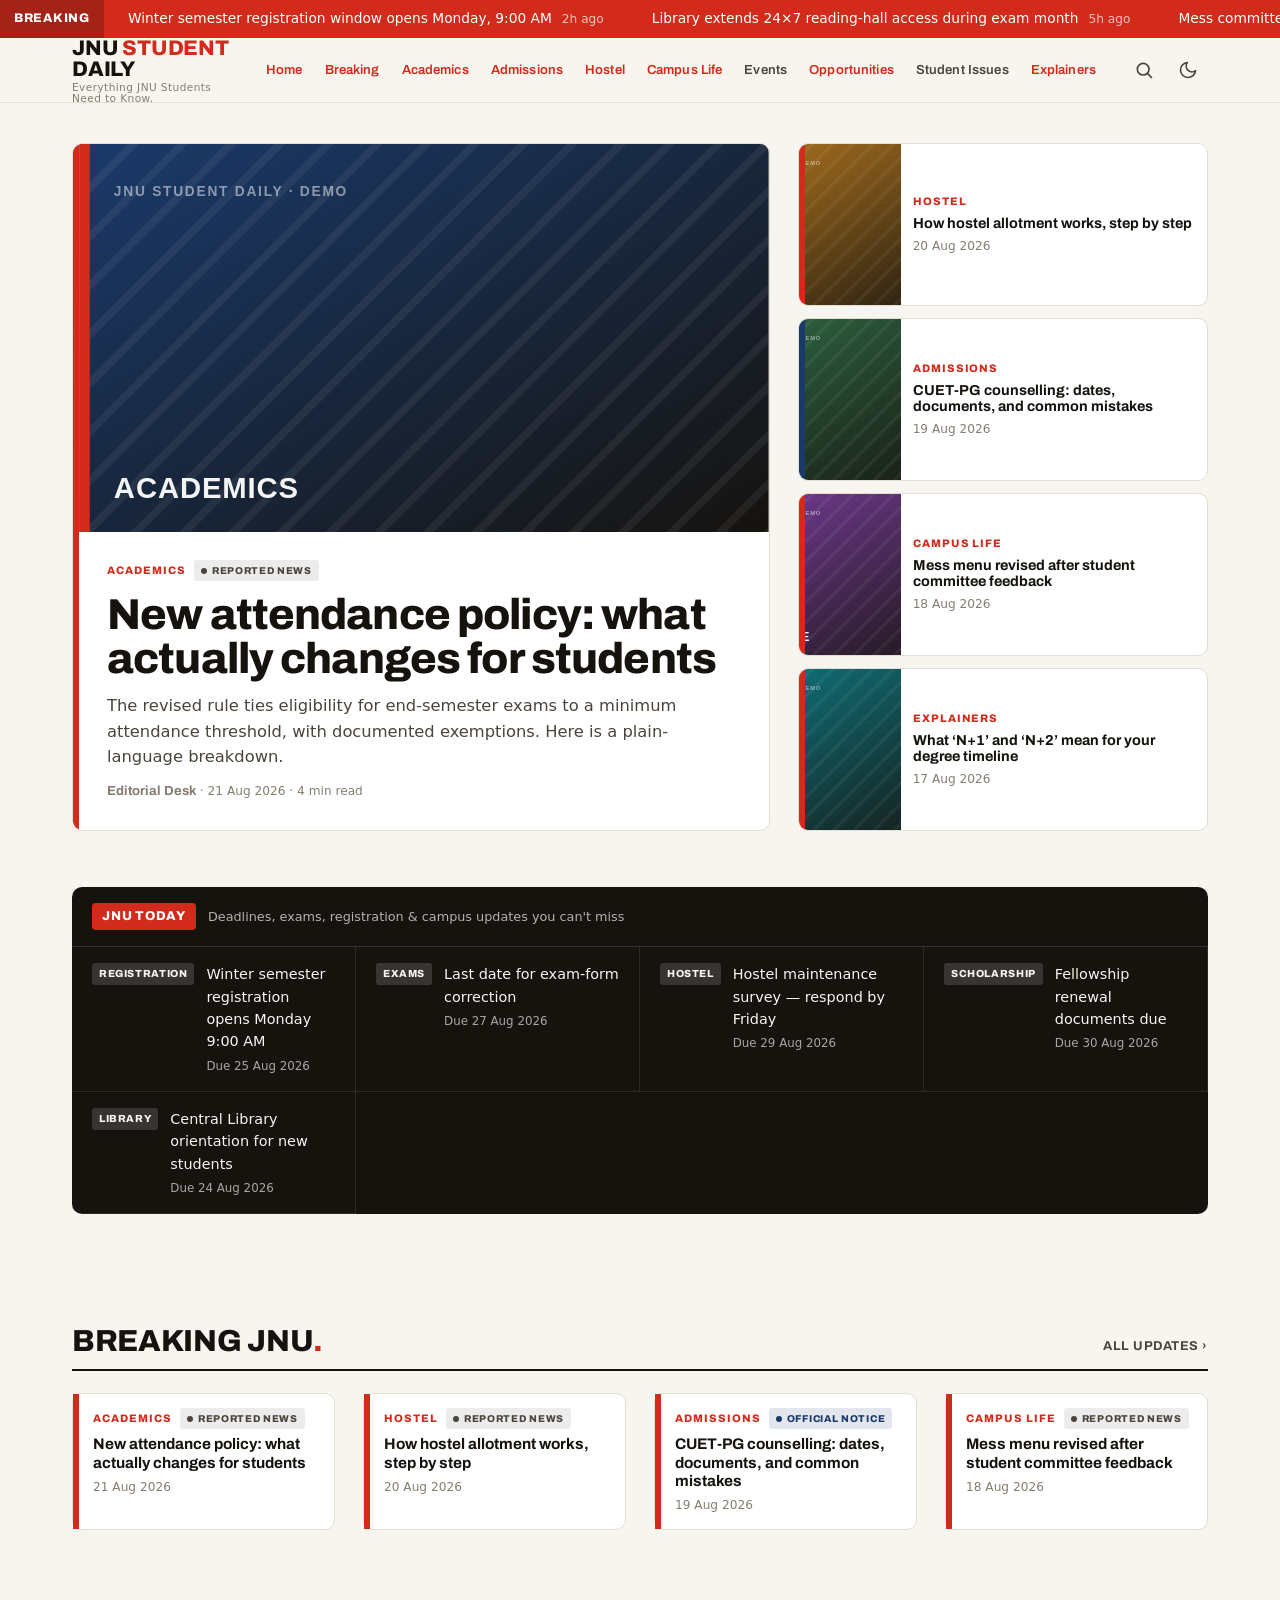
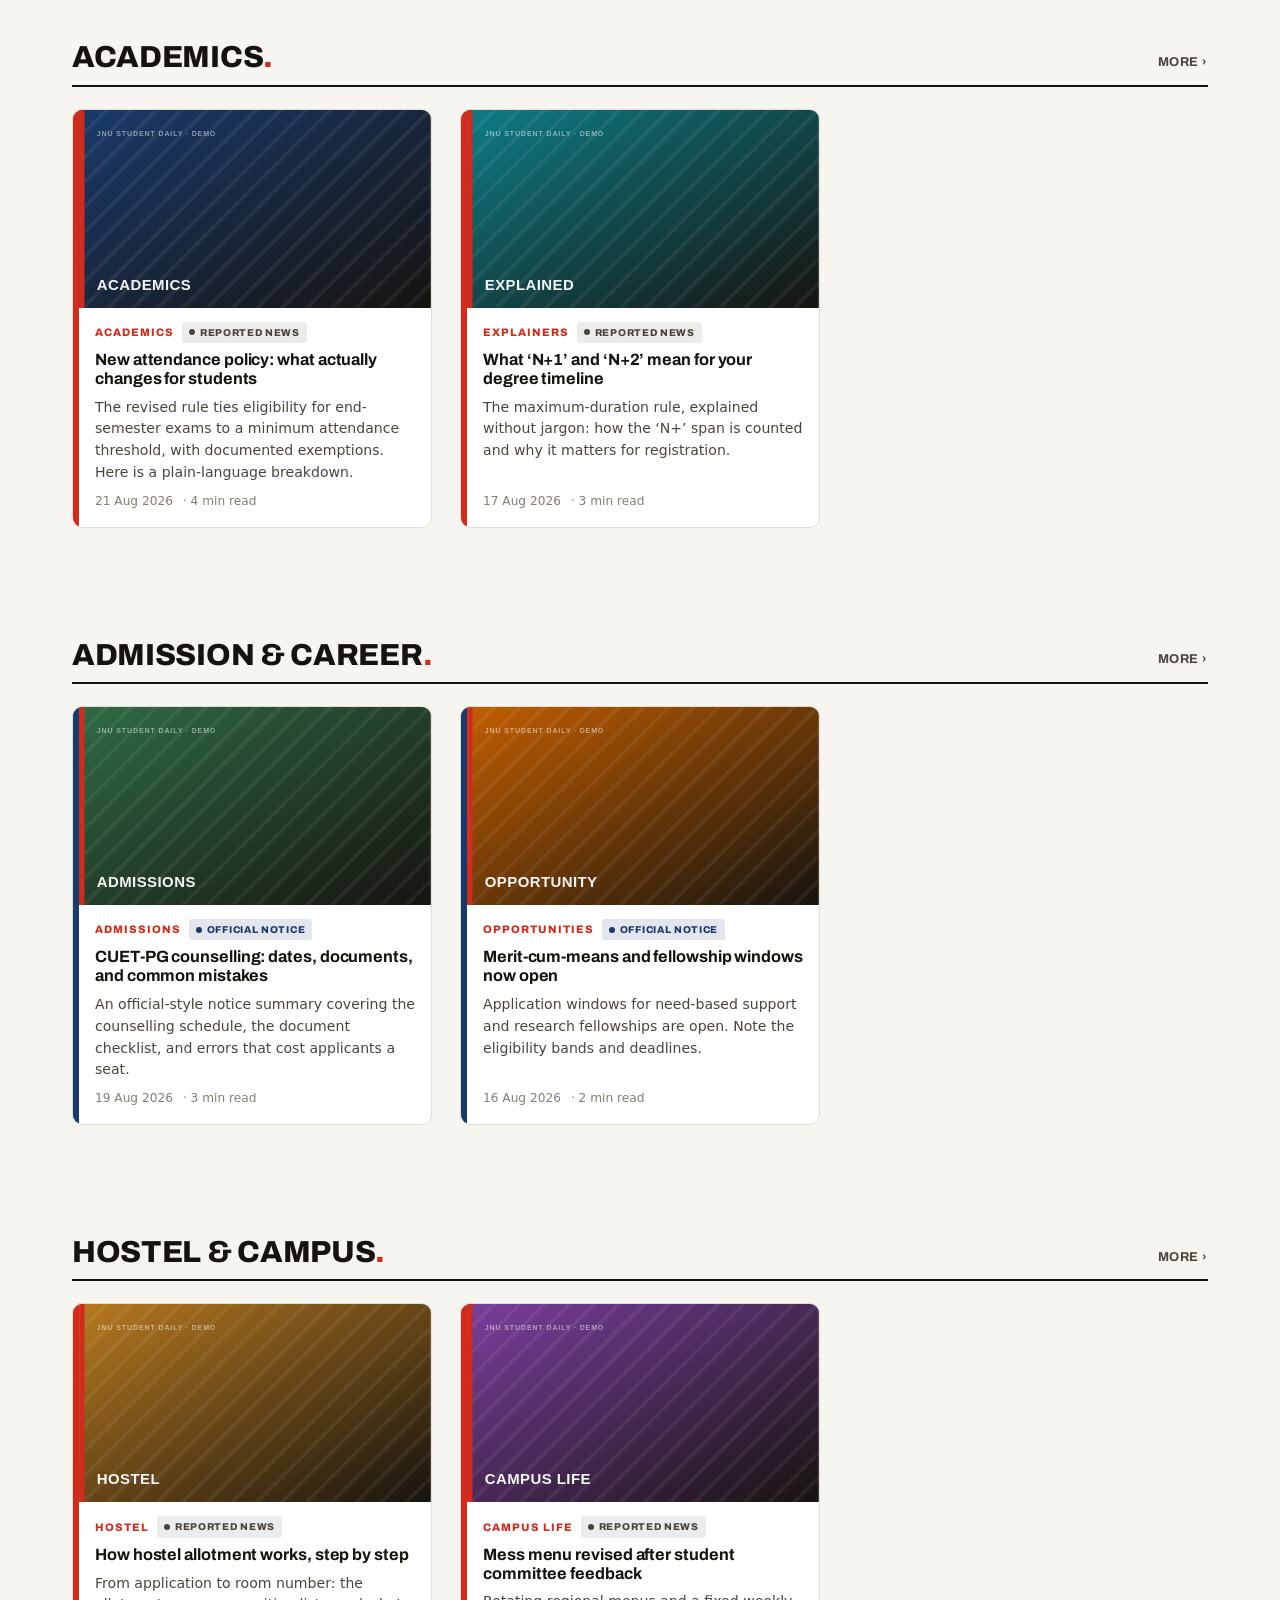
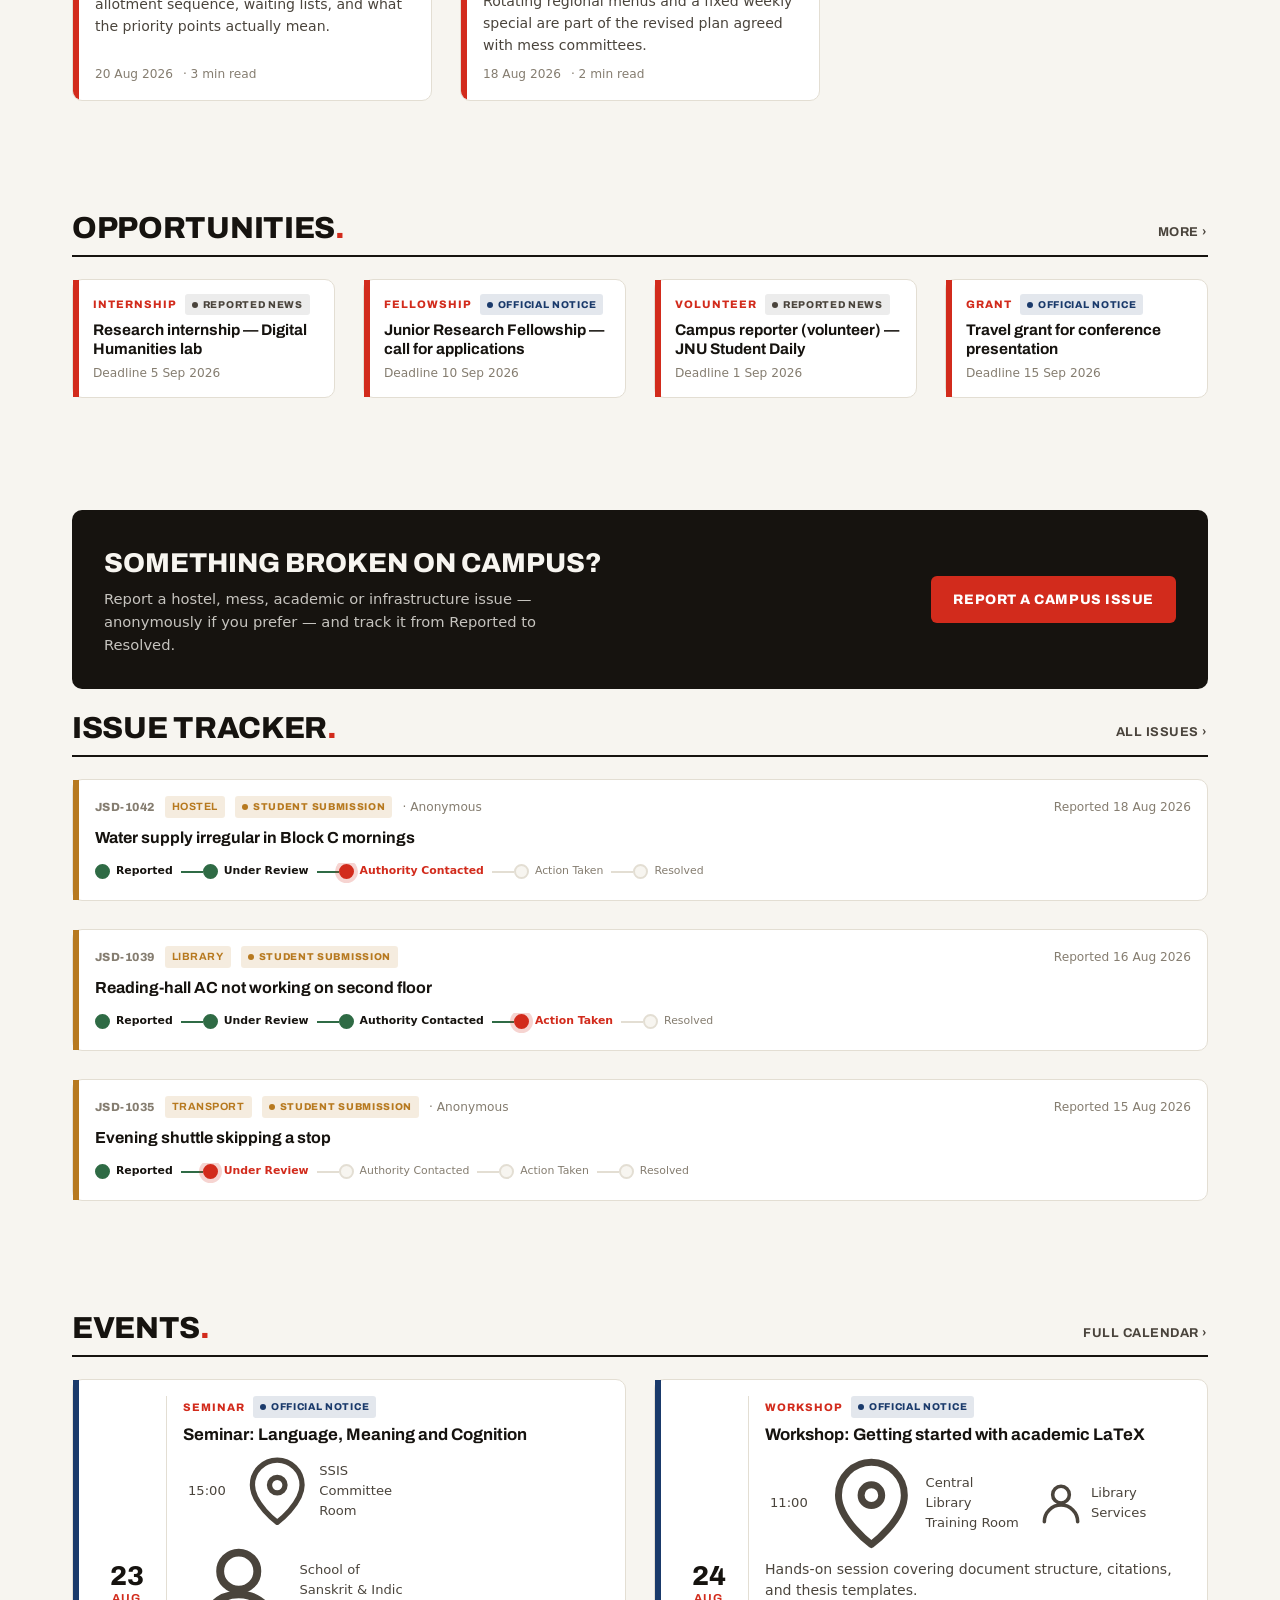
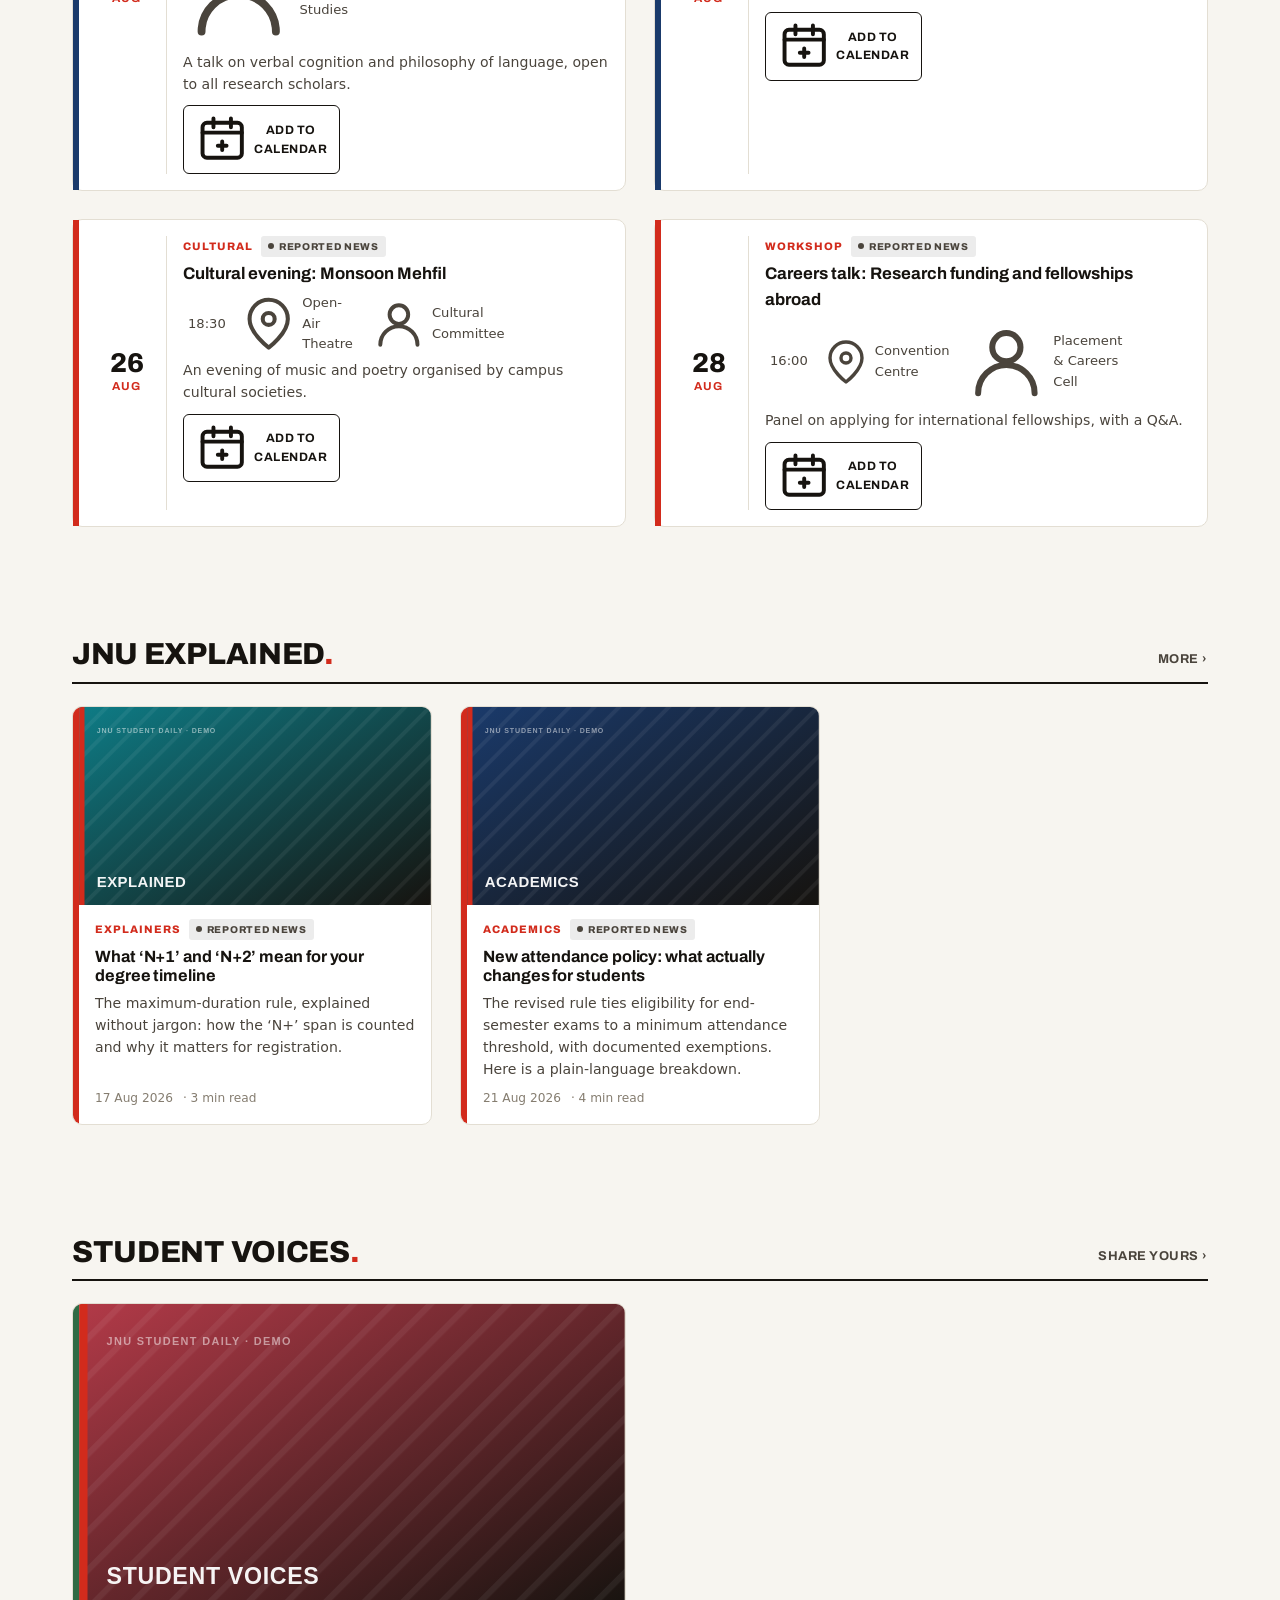
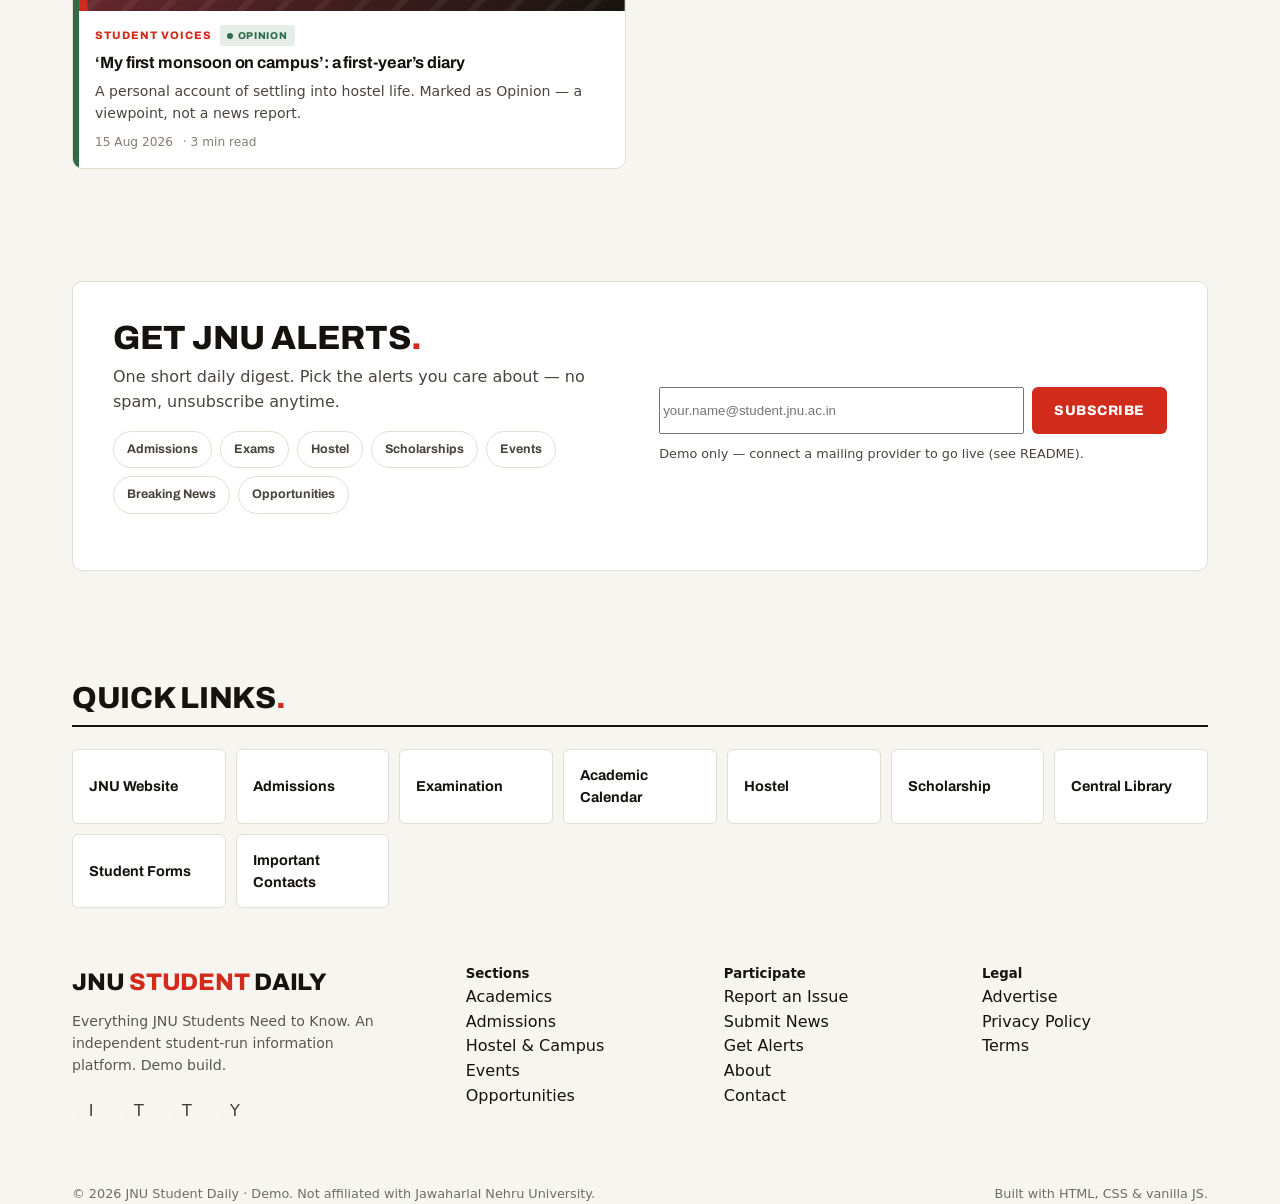
==== commit 8b4a1e56: "Update index.html" ====
--- a/index.html
+++ b/index.html
@@ -5,18 +5,18 @@
   <meta name="viewport" content="width=device-width, initial-scale=1"/>
 
   <!-- ===================== SEO: EDIT THESE PER SITE ===================== -->
-  <title>JNU Student Daily — Everything JNU Students Need to Know</title>
-  <meta name="description" content="Campus news, official notices, deadlines, events, opportunities and student issues for JNU students — updated daily. Demo build."/>
+  <title>JNU Insight — Everything JNU Students Need to Know</title>
+  <meta name="description" content="Campus news, official notices, deadlines, events, opportunities and student issues for JNU students — updated daily."/>
   <link rel="canonical" href="https://your-domain.example/index.html"/>
   <!-- Open Graph -->
   <meta property="og:type" content="website"/>
-  <meta property="og:site_name" content="JNU Student Daily"/>
-  <meta property="og:title" content="JNU Student Daily — Everything JNU Students Need to Know"/>
+  <meta property="og:site_name" content="JNU Insight"/>
+  <meta property="og:title" content="JNU Insight — Everything JNU Students Need to Know"/>
   <meta property="og:description" content="Campus news, notices, events and opportunities for JNU students, updated daily."/>
   <meta property="og:image" content="assets/img-academics.svg"/>
   <!-- Twitter -->
   <meta name="twitter:card" content="summary_large_image"/>
-  <meta name="twitter:title" content="JNU Student Daily"/>
+  <meta name="twitter:title" content="JNU Insight"/>
   <meta name="twitter:description" content="Everything JNU students need to know, updated daily."/>
   <!-- ================================================================== -->
 
@@ -30,7 +30,7 @@
   <!-- Site structured data -->
   <script type="application/ld+json">
   { "@context":"https://schema.org","@type":"NewsMediaOrganization",
-    "name":"JNU Student Daily","slogan":"Everything JNU Students Need to Know.",
+    "name":"JNU Insight","slogan":"Everything JNU Students Need to Know.",
     "url":"https://your-domain.example/" }
   </script>
 
